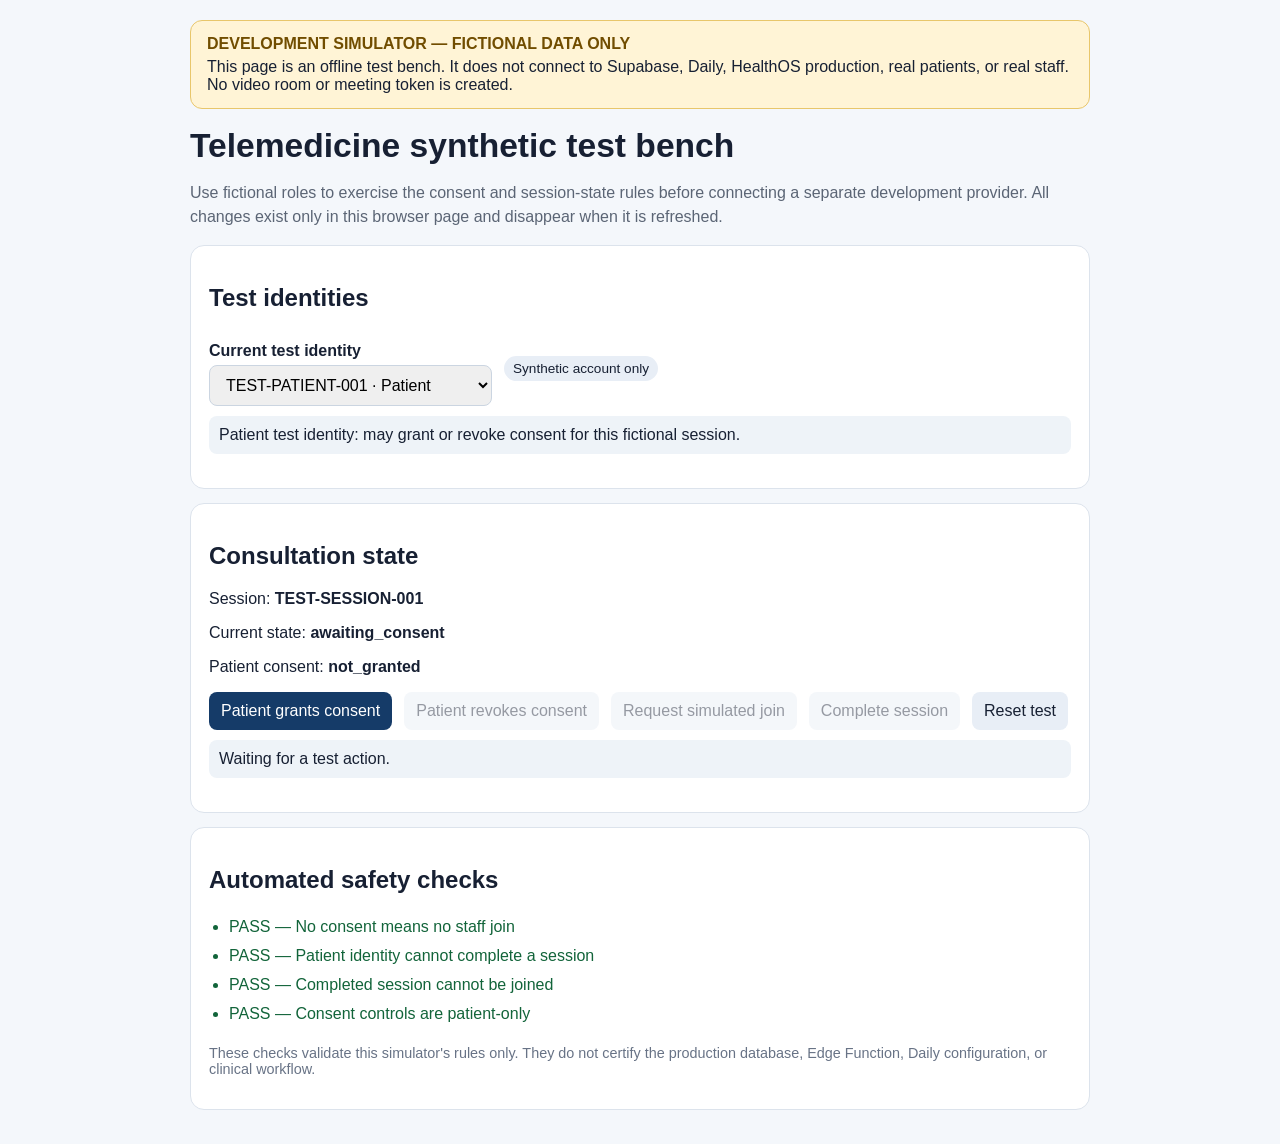
==== dev/telemedicine-synthetic-test.html @ d09a10a5 "Add offline synthetic telemedicine test bench" ====
<!doctype html>
<html lang="en">
<head>
<meta charset="utf-8">
<meta name="viewport" content="width=device-width,initial-scale=1">
<title>HealthOS — Synthetic Telemedicine Test Bench</title>
<style>
:root{font-family:Arial, sans-serif;color:#172033;background:#f4f7fb}
body{margin:0;padding:20px}.wrap{max-width:900px;margin:auto}
.banner{background:#fff4d6;border:1px solid #e8c66b;padding:14px 16px;border-radius:12px;margin-bottom:18px}
.banner strong{display:block;margin-bottom:5px;color:#714d00}
h1{font-size:clamp(1.5rem,4vw,2.1rem);margin:8px 0}
.sub{color:#5b6575;line-height:1.5}
.card{background:white;border:1px solid #dce3ec;border-radius:14px;padding:18px;margin:14px 0}
.row{display:flex;gap:12px;flex-wrap:wrap;align-items:center}
label{display:block;font-weight:600;margin:10px 0 5px}
select,button{font:inherit;padding:10px 12px;border-radius:8px;border:1px solid #cbd5e1}
button{background:#153b68;color:white;border:0;cursor:pointer}
button.secondary{background:#e8eef6;color:#172033}
button:disabled{opacity:.45;cursor:not-allowed}
.status{padding:10px;border-radius:8px;background:#eef3f8;margin-top:10px}
.pass{color:#12643a}.fail{color:#a11b1b}
ul{padding-left:20px;line-height:1.8}.small{font-size:.9rem;color:#687386}
.pill{display:inline-block;background:#e8eef6;border-radius:30px;padding:5px 9px;font-size:.85rem}
</style>
</head>
<body>
<div class="wrap">
  <div class="banner"><strong>DEVELOPMENT SIMULATOR — FICTIONAL DATA ONLY</strong>
    This page is an offline test bench. It does not connect to Supabase, Daily, HealthOS production, real patients, or real staff. No video room or meeting token is created.
  </div>
  <h1>Telemedicine synthetic test bench</h1>
  <p class="sub">Use fictional roles to exercise the consent and session-state rules before connecting a separate development provider. All changes exist only in this browser page and disappear when it is refreshed.</p>

  <section class="card">
    <h2>Test identities</h2>
    <div class="row">
      <div><label for="identity">Current test identity</label>
      <select id="identity">
        <option value="patient">TEST-PATIENT-001 · Patient</option>
        <option value="doctor">TEST-DOCTOR-001 · Doctor</option>
        <option value="nurse">TEST-NURSE-001 · Nurse</option>
        <option value="admin">TEST-ADMIN-001 · Administrator</option>
      </select></div>
      <span class="pill">Synthetic account only</span>
    </div>
    <p id="identityInfo" class="status" aria-live="polite"></p>
  </section>

  <section class="card">
    <h2>Consultation state</h2>
    <p>Session: <strong>TEST-SESSION-001</strong></p>
    <p>Current state: <strong id="sessionState">awaiting_consent</strong></p>
    <p>Patient consent: <strong id="consentState">not_granted</strong></p>
    <div class="row">
      <button id="grant">Patient grants consent</button>
      <button id="revoke" class="secondary">Patient revokes consent</button>
      <button id="join" class="secondary">Request simulated join</button>
      <button id="complete" class="secondary">Complete session</button>
      <button id="reset" class="secondary">Reset test</button>
    </div>
    <p id="result" class="status" aria-live="polite">Waiting for a test action.</p>
  </section>

  <section class="card">
    <h2>Automated safety checks</h2>
    <ul id="checks"><li>Running checks…</li></ul>
    <p class="small">These checks validate this simulator's rules only. They do not certify the production database, Edge Function, Daily configuration, or clinical workflow.</p>
  </section>
</div>
<script>
(()=> {
  "use strict";
  const $=id=>document.getElementById(id);
  const state={consent:false,session:"awaiting_consent"};
  const role=()=>$("identity").value;
  const allowedStaff=()=>["doctor","nurse","admin"].includes(role());
  function render(){
    $("sessionState").textContent=state.session;
    $("consentState").textContent=state.consent?"granted":"not_granted";
    $("grant").disabled=role()!=="patient"||state.session==="completed";
    $("revoke").disabled=role()!=="patient"||!state.consent||state.session==="completed";
    $("join").disabled=!allowedStaff()||!state.consent||state.session==="completed";
    $("complete").disabled=!allowedStaff()||state.session==="completed";
    $("identityInfo").textContent=role()==="patient"?"Patient test identity: may grant or revoke consent for this fictional session.": "Staff test identity: may request a simulated join only after patient consent is granted.";
  }
  function message(text,ok=true){$("result").textContent=text;$("result").className="status "+(ok?"pass":"fail");}
  function checks(){
    const tests=[
      ["No consent means no staff join",()=>!(!state.consent&&allowedStaff()&&state.session!=="completed")],
      ["Patient identity cannot complete a session",()=>role()==="patient"||!$("complete").disabled],
      ["Completed session cannot be joined",()=>state.session!=="completed"||$("join").disabled],
      ["Consent controls are patient-only",()=>role()!=="patient"||!$("grant").disabled]
    ];
    $("checks").innerHTML=tests.map(([name,fn])=>{let ok=false;try{ok=!!fn()}catch(_e){}return '<li class="'+(ok?"pass":"fail")+'">'+(ok?"PASS — ":"CHECK — ")+name+"</li>";}).join("");
  }
  $("identity").addEventListener("change",()=>{render();checks();});
  $("grant").addEventListener("click",()=>{if(role()!=="patient")return message("Blocked: only the patient test identity can grant consent.",false);state.consent=true;if(state.session==="awaiting_consent")state.session="ready";message("Synthetic consent granted. No real consent record was created.");render();checks();});
  $("revoke").addEventListener("click",()=>{if(role()!=="patient")return message("Blocked: only the patient test identity can revoke consent.",false);state.consent=false;message("Synthetic consent revoked. Further simulated join requests are blocked.");render();checks();});
  $("join").addEventListener("click",()=>{if(!allowedStaff())return message("Blocked: this identity is not authorised staff.",false);if(!state.consent)return message("Blocked: patient consent is required.",false);if(state.session==="completed")return message("Blocked: the session is completed.",false);state.session="active";message("Simulated join allowed. No provider room, URL, or token was created.");render();checks();});
  $("complete").addEventListener("click",()=>{if(!allowedStaff())return message("Blocked: only staff may complete this test session.",false);state.session="completed";message("Synthetic session completed. No production record changed.");render();checks();});
  $("reset").addEventListener("click",()=>{state.consent=false;state.session="awaiting_consent";message("Test state reset in this browser only.");render();checks();});
  render();checks();
})();
</script>
</body>
</html>
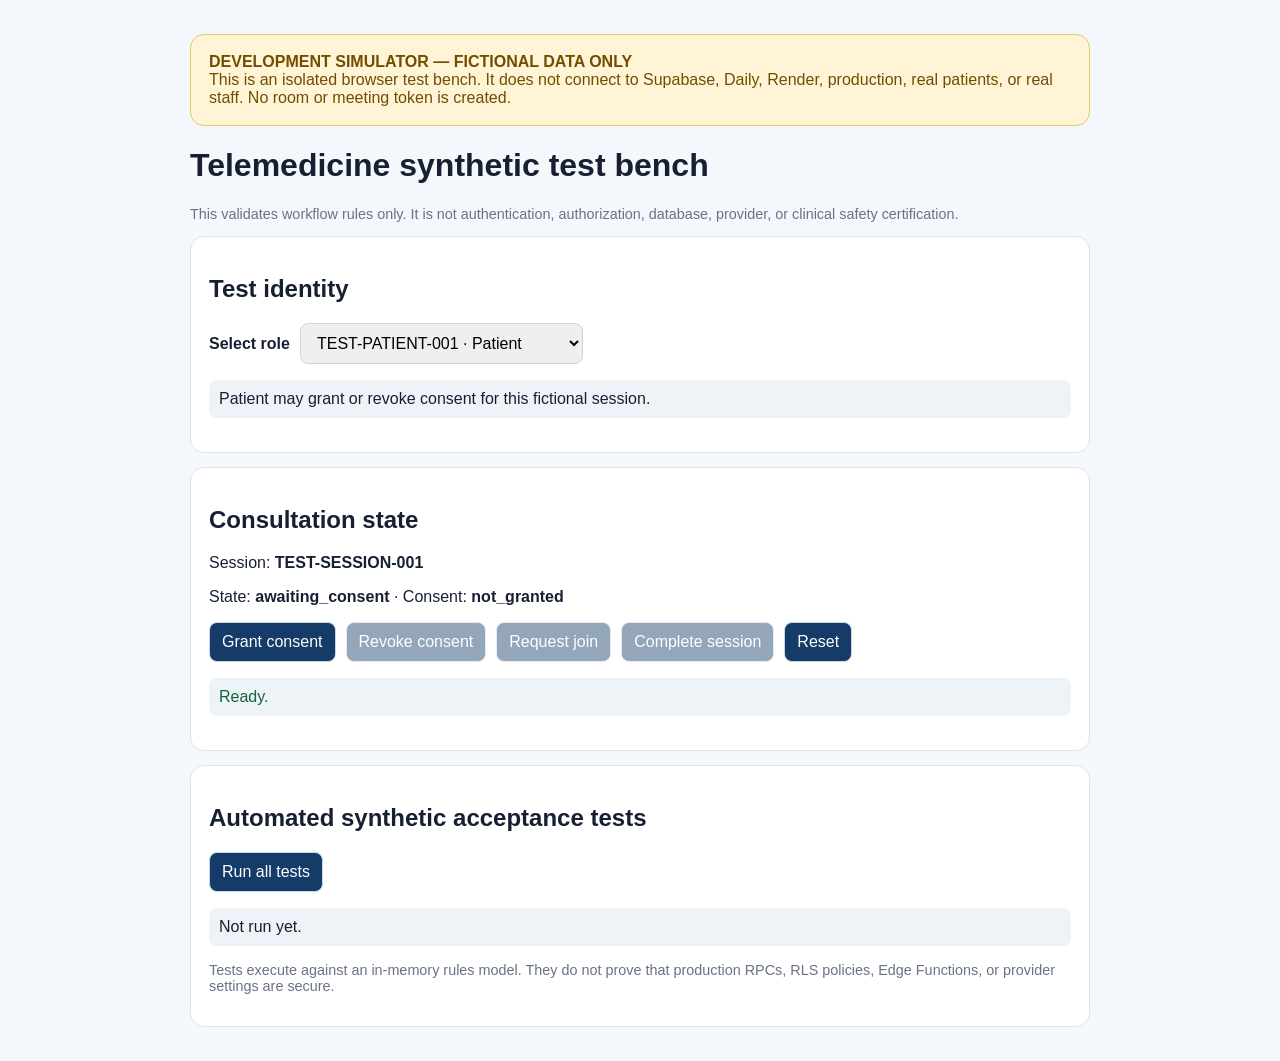
==== commit a70d1268: "Strengthen synthetic telemedicine consent and role tests" ====
--- a/dev/telemedicine-synthetic-test.html
+++ b/dev/telemedicine-synthetic-test.html
@@ -1,107 +1,55 @@
 <!doctype html>
 <html lang="en">
 <head>
-<meta charset="utf-8">
-<meta name="viewport" content="width=device-width,initial-scale=1">
+<meta charset="utf-8"><meta name="viewport" content="width=device-width,initial-scale=1">
 <title>HealthOS — Synthetic Telemedicine Test Bench</title>
 <style>
-:root{font-family:Arial, sans-serif;color:#172033;background:#f4f7fb}
-body{margin:0;padding:20px}.wrap{max-width:900px;margin:auto}
-.banner{background:#fff4d6;border:1px solid #e8c66b;padding:14px 16px;border-radius:12px;margin-bottom:18px}
-.banner strong{display:block;margin-bottom:5px;color:#714d00}
-h1{font-size:clamp(1.5rem,4vw,2.1rem);margin:8px 0}
-.sub{color:#5b6575;line-height:1.5}
-.card{background:white;border:1px solid #dce3ec;border-radius:14px;padding:18px;margin:14px 0}
-.row{display:flex;gap:12px;flex-wrap:wrap;align-items:center}
-label{display:block;font-weight:600;margin:10px 0 5px}
-select,button{font:inherit;padding:10px 12px;border-radius:8px;border:1px solid #cbd5e1}
-button{background:#153b68;color:white;border:0;cursor:pointer}
-button.secondary{background:#e8eef6;color:#172033}
-button:disabled{opacity:.45;cursor:not-allowed}
-.status{padding:10px;border-radius:8px;background:#eef3f8;margin-top:10px}
-.pass{color:#12643a}.fail{color:#a11b1b}
-ul{padding-left:20px;line-height:1.8}.small{font-size:.9rem;color:#687386}
-.pill{display:inline-block;background:#e8eef6;border-radius:30px;padding:5px 9px;font-size:.85rem}
+:root{font-family:Arial,sans-serif;color:#172033;background:#f4f7fb}body{margin:0;padding:20px}.wrap{max-width:900px;margin:auto}.banner,.card{background:white;border:1px solid #dce3ec;border-radius:14px;padding:18px;margin:14px 0}.banner{background:#fff4d6;border-color:#e8c66b;color:#714d00}.row{display:flex;gap:10px;flex-wrap:wrap;align-items:center}label{font-weight:600}select,button{font:inherit;padding:10px 12px;border-radius:8px;border:1px solid #cbd5e1}button{background:#153b68;color:white;cursor:pointer}button:disabled{opacity:.45;cursor:not-allowed}.status{padding:10px;background:#eef3f8;border-radius:8px}.pass{color:#12643a}.fail{color:#a11b1b}.small{color:#687386;font-size:.9rem}
 </style>
 </head>
-<body>
-<div class="wrap">
-  <div class="banner"><strong>DEVELOPMENT SIMULATOR — FICTIONAL DATA ONLY</strong>
-    This page is an offline test bench. It does not connect to Supabase, Daily, HealthOS production, real patients, or real staff. No video room or meeting token is created.
-  </div>
-  <h1>Telemedicine synthetic test bench</h1>
-  <p class="sub">Use fictional roles to exercise the consent and session-state rules before connecting a separate development provider. All changes exist only in this browser page and disappear when it is refreshed.</p>
-
-  <section class="card">
-    <h2>Test identities</h2>
-    <div class="row">
-      <div><label for="identity">Current test identity</label>
-      <select id="identity">
-        <option value="patient">TEST-PATIENT-001 · Patient</option>
-        <option value="doctor">TEST-DOCTOR-001 · Doctor</option>
-        <option value="nurse">TEST-NURSE-001 · Nurse</option>
-        <option value="admin">TEST-ADMIN-001 · Administrator</option>
-      </select></div>
-      <span class="pill">Synthetic account only</span>
-    </div>
-    <p id="identityInfo" class="status" aria-live="polite"></p>
-  </section>
-
-  <section class="card">
-    <h2>Consultation state</h2>
-    <p>Session: <strong>TEST-SESSION-001</strong></p>
-    <p>Current state: <strong id="sessionState">awaiting_consent</strong></p>
-    <p>Patient consent: <strong id="consentState">not_granted</strong></p>
-    <div class="row">
-      <button id="grant">Patient grants consent</button>
-      <button id="revoke" class="secondary">Patient revokes consent</button>
-      <button id="join" class="secondary">Request simulated join</button>
-      <button id="complete" class="secondary">Complete session</button>
-      <button id="reset" class="secondary">Reset test</button>
-    </div>
-    <p id="result" class="status" aria-live="polite">Waiting for a test action.</p>
-  </section>
-
-  <section class="card">
-    <h2>Automated safety checks</h2>
-    <ul id="checks"><li>Running checks…</li></ul>
-    <p class="small">These checks validate this simulator's rules only. They do not certify the production database, Edge Function, Daily configuration, or clinical workflow.</p>
-  </section>
-</div>
+<body><main class="wrap">
+<div class="banner"><strong>DEVELOPMENT SIMULATOR — FICTIONAL DATA ONLY</strong><br>This is an isolated browser test bench. It does not connect to Supabase, Daily, Render, production, real patients, or real staff. No room or meeting token is created.</div>
+<h1>Telemedicine synthetic test bench</h1>
+<p class="small">This validates workflow rules only. It is not authentication, authorization, database, provider, or clinical safety certification.</p>
+<section class="card"><h2>Test identity</h2><div class="row"><label for="identity">Select role</label><select id="identity"><option value="patient">TEST-PATIENT-001 · Patient</option><option value="doctor">TEST-DOCTOR-001 · Doctor</option><option value="nurse">TEST-NURSE-001 · Nurse</option><option value="admin">TEST-ADMIN-001 · Administrator</option></select></div><p id="identityInfo" class="status" aria-live="polite"></p></section>
+<section class="card"><h2>Consultation state</h2><p>Session: <b>TEST-SESSION-001</b></p><p>State: <b id="sessionState">awaiting_consent</b> · Consent: <b id="consentState">not_granted</b></p><div class="row"><button id="grant">Grant consent</button><button id="revoke">Revoke consent</button><button id="join">Request join</button><button id="complete">Complete session</button><button id="reset">Reset</button></div><p id="result" class="status" aria-live="polite">Ready.</p></section>
+<section class="card"><h2>Automated synthetic acceptance tests</h2><button id="runTests">Run all tests</button><p id="summary" class="status">Not run yet.</p><ol id="checks"></ol><p class="small">Tests execute against an in-memory rules model. They do not prove that production RPCs, RLS policies, Edge Functions, or provider settings are secure.</p></section>
+</main>
 <script>
-(()=> {
-  "use strict";
-  const $=id=>document.getElementById(id);
-  const state={consent:false,session:"awaiting_consent"};
-  const role=()=>$("identity").value;
-  const allowedStaff=()=>["doctor","nurse","admin"].includes(role());
-  function render(){
-    $("sessionState").textContent=state.session;
-    $("consentState").textContent=state.consent?"granted":"not_granted";
-    $("grant").disabled=role()!=="patient"||state.session==="completed";
-    $("revoke").disabled=role()!=="patient"||!state.consent||state.session==="completed";
-    $("join").disabled=!allowedStaff()||!state.consent||state.session==="completed";
-    $("complete").disabled=!allowedStaff()||state.session==="completed";
-    $("identityInfo").textContent=role()==="patient"?"Patient test identity: may grant or revoke consent for this fictional session.": "Staff test identity: may request a simulated join only after patient consent is granted.";
-  }
-  function message(text,ok=true){$("result").textContent=text;$("result").className="status "+(ok?"pass":"fail");}
-  function checks(){
-    const tests=[
-      ["No consent means no staff join",()=>!(!state.consent&&allowedStaff()&&state.session!=="completed")],
-      ["Patient identity cannot complete a session",()=>role()==="patient"||!$("complete").disabled],
-      ["Completed session cannot be joined",()=>state.session!=="completed"||$("join").disabled],
-      ["Consent controls are patient-only",()=>role()!=="patient"||!$("grant").disabled]
-    ];
-    $("checks").innerHTML=tests.map(([name,fn])=>{let ok=false;try{ok=!!fn()}catch(_e){}return '<li class="'+(ok?"pass":"fail")+'">'+(ok?"PASS — ":"CHECK — ")+name+"</li>";}).join("");
-  }
-  $("identity").addEventListener("change",()=>{render();checks();});
-  $("grant").addEventListener("click",()=>{if(role()!=="patient")return message("Blocked: only the patient test identity can grant consent.",false);state.consent=true;if(state.session==="awaiting_consent")state.session="ready";message("Synthetic consent granted. No real consent record was created.");render();checks();});
-  $("revoke").addEventListener("click",()=>{if(role()!=="patient")return message("Blocked: only the patient test identity can revoke consent.",false);state.consent=false;message("Synthetic consent revoked. Further simulated join requests are blocked.");render();checks();});
-  $("join").addEventListener("click",()=>{if(!allowedStaff())return message("Blocked: this identity is not authorised staff.",false);if(!state.consent)return message("Blocked: patient consent is required.",false);if(state.session==="completed")return message("Blocked: the session is completed.",false);state.session="active";message("Simulated join allowed. No provider room, URL, or token was created.");render();checks();});
-  $("complete").addEventListener("click",()=>{if(!allowedStaff())return message("Blocked: only staff may complete this test session.",false);state.session="completed";message("Synthetic session completed. No production record changed.");render();checks();});
-  $("reset").addEventListener("click",()=>{state.consent=false;state.session="awaiting_consent";message("Test state reset in this browser only.");render();checks();});
-  render();checks();
+(()=>{"use strict";
+const $=id=>document.getElementById(id);
+const fresh=()=>({consent:false,state:"awaiting_consent"});
+let model=fresh();
+const staff=["doctor","nurse"];
+function grant(m,role){if(role!=="patient"||m.state==="completed"||m.state==="revoked")return false;m.consent=true;if(m.state==="awaiting_consent")m.state="ready";return true}
+function revoke(m,role){if(role!=="patient"||!m.consent||m.state==="completed")return false;m.consent=false;m.state="revoked";return true}
+function join(m,role){if(!staff.includes(role)||!m.consent||!["ready","active"].includes(m.state))return false;m.state="active";return true}
+function complete(m,role){if(!staff.includes(role)||m.state!=="active")return false;m.state="completed";return true}
+function render(message="Ready.",ok=true){$("sessionState").textContent=model.state;$("consentState").textContent=model.consent?"granted":"not_granted";const role=$("identity").value;$("grant").disabled=role!=="patient";$("revoke").disabled=role!=="patient"||!model.consent;$("join").disabled=!staff.includes(role)||!model.consent||!["ready","active"].includes(model.state);$("complete").disabled=!staff.includes(role)||model.state!=="active";$("identityInfo").textContent=role==="patient"?"Patient may grant or revoke consent for this fictional session.":staff.includes(role)?"Clinical staff may join only after current patient consent.":"Administrator is not automatically granted clinical consultation access."; $("result").textContent=message;$("result").className="status "+(ok?"pass":"fail")}
+$("identity").addEventListener("change",()=>render());
+$("grant").onclick=()=>{const ok=grant(model,$("identity").value);render(ok?"Synthetic consent granted in browser memory only.":"Blocked: patient role required or session is closed.",ok)};
+$("revoke").onclick=()=>{const ok=revoke(model,$("identity").value);render(ok?"Consent revoked; active consultation state is terminated in this simulator.":"Blocked: patient role required or no revocable consent.",ok)};
+$("join").onclick=()=>{const ok=join(model,$("identity").value);render(ok?"Simulated join allowed; no provider room or token created.":"Blocked: doctor/nurse role, current consent and an eligible session are required.",ok)};
+$("complete").onclick=()=>{const ok=complete(model,$("identity").value);render(ok?"Synthetic session completed.":"Blocked: only an active session may be completed by doctor/nurse.",ok)};
+$("reset").onclick=()=>{model=fresh();render("Browser-only test state reset.")};
+const test=(name,fn)=>({name,ok:!!fn()});
+function run(){
+const results=[];
+results.push(test("Doctor cannot join before consent",()=>!join(fresh(),"doctor")));
+results.push(test("Nurse cannot join before consent",()=>!join(fresh(),"nurse")));
+results.push(test("Patient can grant consent",()=>{const m=fresh();return grant(m,"patient")&&m.consent&&m.state==="ready"}));
+results.push(test("Doctor can join after consent",()=>{const m=fresh();grant(m,"patient");return join(m,"doctor")&&m.state==="active"}));
+results.push(test("Nurse can join after consent",()=>{const m=fresh();grant(m,"patient");return join(m,"nurse")&&m.state==="active"}));
+results.push(test("Doctor cannot grant consent",()=>!grant(fresh(),"doctor")));
+results.push(test("Doctor cannot revoke patient consent",()=>{const m=fresh();grant(m,"patient");return !revoke(m,"doctor")&&m.consent}));
+results.push(test("Patient revocation terminates an active session",()=>{const m=fresh();grant(m,"patient");join(m,"doctor");return revoke(m,"patient")&&!m.consent&&m.state==="revoked"&&!join(m,"nurse")}));
+results.push(test("Patient cannot complete a session",()=>{const m=fresh();grant(m,"patient");join(m,"doctor");return !complete(m,"patient")&&m.state==="active"}));
+results.push(test("Doctor can complete an active session",()=>{const m=fresh();grant(m,"patient");join(m,"doctor");return complete(m,"doctor")&&m.state==="completed"}));
+results.push(test("Completed session cannot be rejoined",()=>{const m=fresh();grant(m,"patient");join(m,"doctor");complete(m,"doctor");return !join(m,"nurse")}));
+results.push(test("Administrator has no automatic clinical join permission",()=>{const m=fresh();grant(m,"patient");return !join(m,"admin")&&!complete(m,"admin")}));
+$("checks").innerHTML=results.map(r=>"<li class='"+(r.ok?"pass":"fail")+"'>"+(r.ok?"PASS — ":"FAIL — ")+r.name+"</li>").join("");
+const passed=results.filter(r=>r.ok).length;$("summary").textContent=passed+"/"+results.length+" tests passed."; $("summary").className="status "+(passed===results.length?"pass":"fail");
+}
+$("runTests").onclick=run;render();
 })();
-</script>
-</body>
-</html>+</script></body></html>
